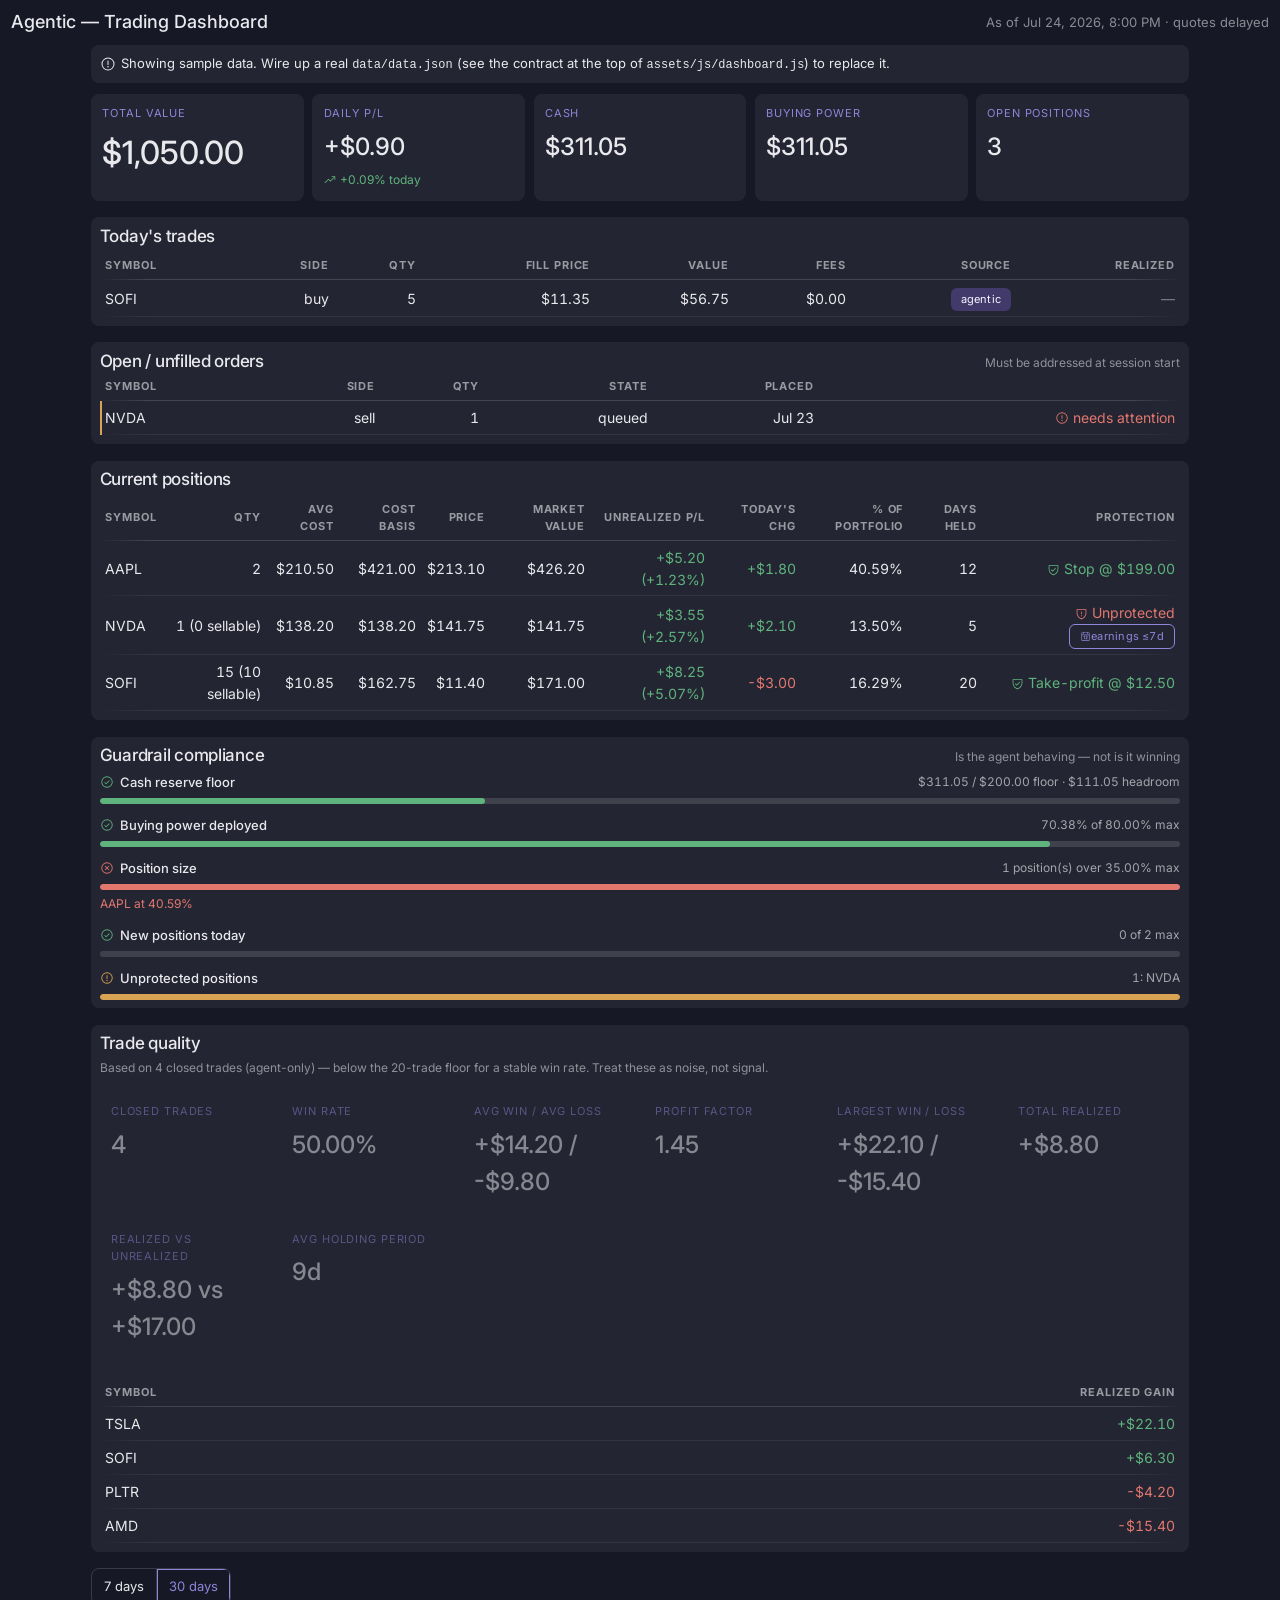
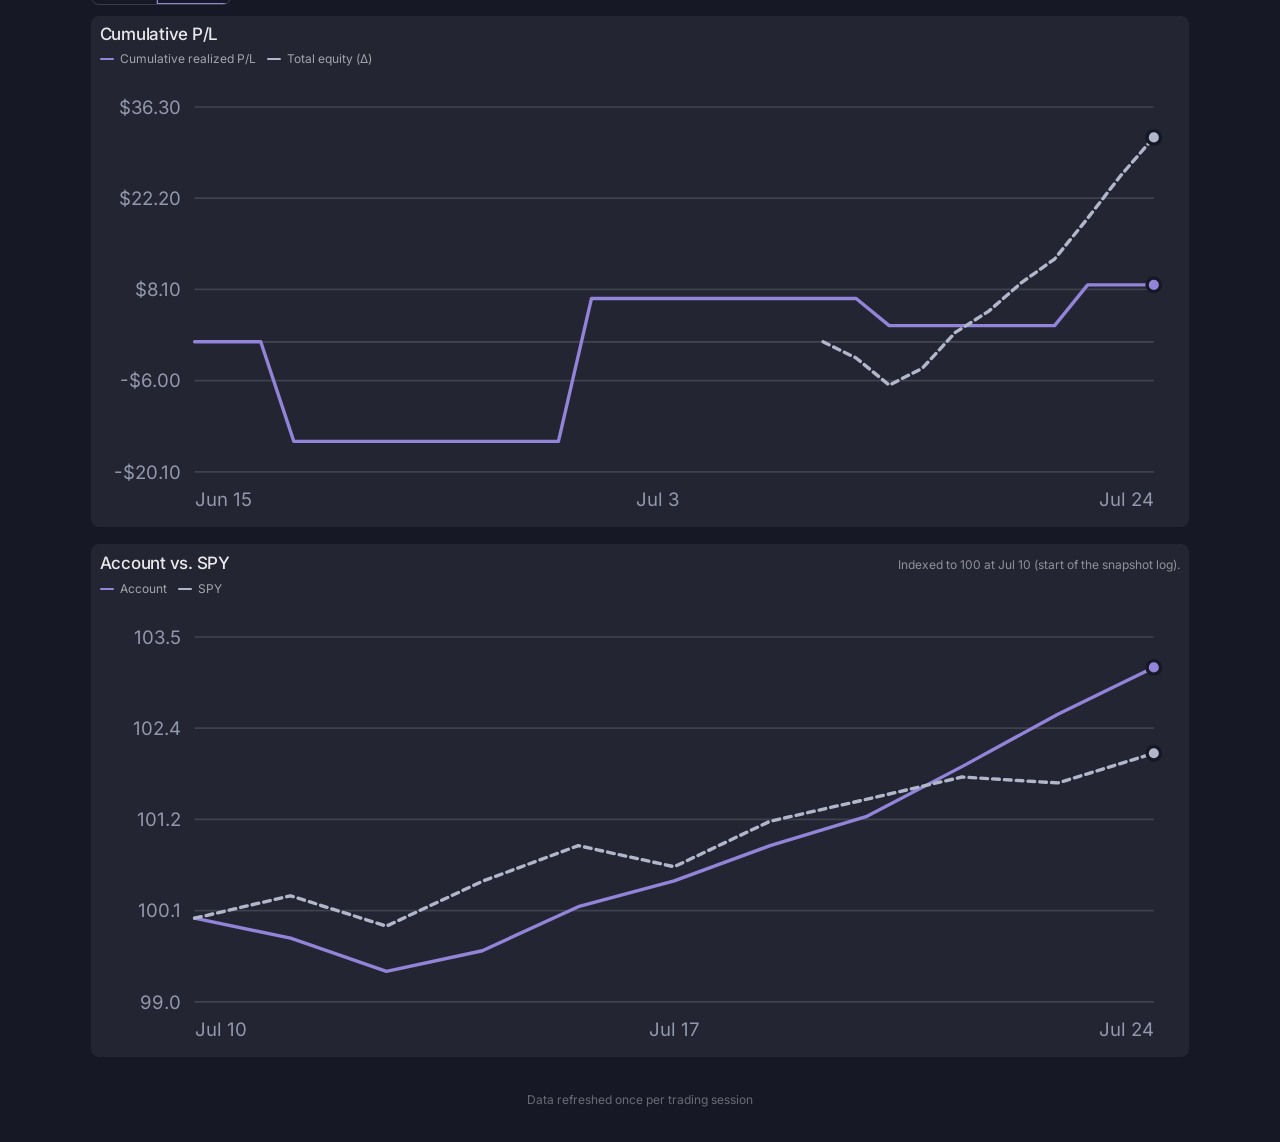
==== docs/index.html @ 3a5d3a3e "Fixed folder structure" ====
<!DOCTYPE html>
<html lang="en">
<head>
<meta charset="UTF-8" />
<meta name="viewport" content="width=device-width, initial-scale=1" />
<title>Trading Dashboard — Agentic</title>
<link rel="stylesheet" href="assets/css/nocturne.css" />
<link rel="stylesheet" href="assets/css/dashboard.css" />
</head>
<body>

<nav class="nav">
  <span class="nav-brand"><span id="account-label">Agentic</span> — Trading Dashboard</span>
  <span class="as-of" id="as-of"></span>
</nav>

<div class="page">

<div class="banner" id="demo-banner" style="display:none;">
  <svg class="icon" width="16" height="16" viewBox="0 0 256 256" fill="currentColor"><path d="M128,24A104,104,0,1,0,232,128,104.11,104.11,0,0,0,128,24Zm0,192a88,88,0,1,1,88-88A88.1,88.1,0,0,1,128,216Zm-8-80V80a8,8,0,0,1,16,0v56a8,8,0,0,1-16,0Zm20,36a12,12,0,1,1-12-12A12,12,0,0,1,140,172Z"/></svg>
  <span>Showing sample data. Wire up a real <code>data/data.json</code> (see the contract at the top of <code>assets/js/dashboard.js</code>) to replace it.</span>
</div>

<div class="banner warn" id="stale-banner" style="display:none;">
  <svg class="icon" width="16" height="16" viewBox="0 0 256 256" fill="currentColor"><path d="M128,24A104,104,0,1,0,232,128,104.11,104.11,0,0,0,128,24Zm0,192a88,88,0,1,1,88-88A88.1,88.1,0,0,1,128,216Zm-8-80V80a8,8,0,0,1,16,0v56a8,8,0,0,1-16,0Zm20,36a12,12,0,1,1-12-12A12,12,0,0,1,140,172Z"/></svg>
  <span id="stale-banner-text"></span>
</div>

<section class="stat-grid" id="stat-grid" aria-label="Account summary"></section>

<!-- Today's trades -->
<section class="card">
  <div class="card-section-header"><h2 class="card-title">Today's trades</h2></div>
  <div class="table-scroll">
    <table class="table">
      <thead>
        <tr>
          <th>Symbol</th><th>Side</th><th>Qty</th><th>Fill price</th><th>Value</th><th>Fees</th><th>Source</th><th>Realized</th>
        </tr>
      </thead>
      <tbody id="trades-body"></tbody>
    </table>
  </div>
</section>

<!-- Open / unfilled orders -->
<section class="card" id="open-orders-section" style="display:none;">
  <div class="card-section-header">
    <h2 class="card-title">Open / unfilled orders</h2>
    <span class="card-note">Must be addressed at session start</span>
  </div>
  <div class="table-scroll">
    <table class="table">
      <thead>
        <tr><th>Symbol</th><th>Side</th><th>Qty</th><th>State</th><th>Placed</th><th></th></tr>
      </thead>
      <tbody id="open-orders-body"></tbody>
    </table>
  </div>
</section>

<!-- Positions -->
<section class="card">
  <div class="card-section-header"><h2 class="card-title">Current positions</h2></div>
  <div class="table-scroll">
    <table class="table">
      <thead>
        <tr>
          <th>Symbol</th><th>Qty</th><th>Avg cost</th><th>Cost basis</th><th>Price</th><th>Market value</th>
          <th>Unrealized P/L</th><th>Today's chg</th><th>% of portfolio</th><th>Days held</th><th>Protection</th>
        </tr>
      </thead>
      <tbody id="positions-body"></tbody>
    </table>
  </div>
</section>

<!-- Guardrail compliance -->
<section class="card">
  <div class="card-section-header">
    <h2 class="card-title">Guardrail compliance</h2>
    <span class="card-note">Is the agent behaving — not is it winning</span>
  </div>
  <div class="guardrail-list" id="guardrail-list"></div>
</section>

<!-- Trade quality -->
<section class="card">
  <div class="card-section-header"><h2 class="card-title">Trade quality</h2></div>
  <p class="sample-size-note" id="trade-quality-note"></p>
  <div class="stat-grid" id="trade-quality-grid"></div>
  <div class="table-scroll">
    <table class="table">
      <thead><tr><th>Symbol</th><th>Realized gain</th></tr></thead>
      <tbody id="per-symbol-body"></tbody>
    </table>
  </div>
</section>

<!-- Charts -->
<div class="chart-filters">
  <div class="seg" role="radiogroup" aria-label="Chart range" id="chart-range-filter">
    <label class="seg-opt"><input type="radio" name="range" value="7" /><span>7 days</span></label>
    <label class="seg-opt"><input type="radio" name="range" value="30" checked /><span>30 days</span></label>
  </div>
</div>

<section class="card">
  <div class="card-section-header">
    <h2 class="card-title">Cumulative P/L</h2>
    <span class="card-note" id="chart-a-note"></span>
  </div>
  <div class="chart-legend" id="chart-a-legend"></div>
  <div class="chart-wrap">
    <div id="chart-a-wrap"></div>
  </div>
</section>

<section class="card">
  <div class="card-section-header">
    <h2 class="card-title">Account vs. SPY</h2>
    <span class="card-note" id="chart-b-note"></span>
  </div>
  <div class="chart-legend" id="chart-b-legend"></div>
  <div class="chart-wrap">
    <div id="chart-b-wrap"></div>
  </div>
</section>

<footer class="dash-footer">
  Data refreshed once per trading session
</footer>

</div>

<script src="assets/js/dashboard.js"></script>
</body>
</html>
---- docs/assets/css/nocturne.css ----
/* Nocturne — design-system tokens and component classes. This file is the source of truth for the system's look; retune it here and see readme.md. */
@import url('https://fonts.googleapis.com/css2?family=Inter:wght@400;500;600;700&display=swap');

:root {
  --color-bg: #161826;
  --color-surface: #232532;
  --color-text: #e9e9ed;
  --color-accent: #9184d9; /* review round 7 (Barron): the accent moves to
     the product's blurple — OKLCH hue 289.2, the hue of the app's own Pro
     accent (#9a8fe0, --om-accent-pro) — at the same lightness the steel
     accent held (L 0.660, so the documented ratios survive) and chroma
     in the product blurple's own range (its token sits at C 0.118; the
     accent takes 0.125, from the old steel's 0.030):
     the accent now reads as an accent rather than another neutral. */
  --color-accent-2: #a7a1db; /* the machine-derived stand-in follows: same
     hue, same L 0.734, chroma at the same 2:3 proportion it held */
  --color-divider: color-mix(in srgb, #e9e9ed 16%, transparent);

  /* Tonal ramps — generated in OKLCH on one shared lightness scale, so the
     same step of any role matches the others in visual value. */
  --color-neutral-100: #f3f5fe;
  --color-neutral-200: #e4e7f5;
  --color-neutral-300: #cfd3e5;
  --color-neutral-400: #b2b6ca;
  --color-neutral-500: #9397ab;
  --color-neutral-600: #75798c;
  --color-neutral-700: #595d6c;
  --color-neutral-800: #3f424d;
  --color-neutral-900: #292b31;

  --color-accent-100: #f5f4ff;
  --color-accent-200: #e7e5fe;
  --color-accent-300: #d2cefd;
  --color-accent-400: #b5abfc;
  --color-accent-500: #968ae0;
  --color-accent-600: #796cbf;
  --color-accent-700: #5d5294;
  --color-accent-800: #423a6a;
  --color-accent-900: #2b2741;

  --color-accent-2-100: #f5f4ff;
  --color-accent-2-200: #e7e5fe;
  --color-accent-2-300: #d2cefd;
  --color-accent-2-400: #b5afe8;
  --color-accent-2-500: #9690c9;
  --color-accent-2-600: #7972a9;
  --color-accent-2-700: #5c5783;
  --color-accent-2-800: #423e5d;
  --color-accent-2-900: #2b293a;

  /* Deck section-divider ground — review round 3: saturation as presence.
     Dividers take a saturated deep indigo (hue 277, the neutral ramp's own
     family; C 0.094 — written when the accent held C 0.030, before the
     round-7 blurple raised it past the ground's) with a lighter bloom and
     a ghost tint of the same hue, while the slide grounds stay
     desaturated. Deck-scale fills only — not interface colors. */
  --color-section: #262a60;
  --color-section-glow: #353b80;
  --color-section-ghost: #4c5397;

  --font-heading: "Inter", system-ui, sans-serif;
  --font-heading-weight: 500;
  --font-body: "Inter", system-ui, sans-serif;

  --space-1: 2.8px;
  --space-2: 5.6px;
  --space-3: 8.4px;
  --space-4: 11.2px;
  --space-6: 16.8px;
  --space-8: 22.4px;

  --radius-sm: 4px;
  --radius-md: 8px;
  --radius-lg: 14px;

  /* Elevation — derived from the ground: soft ink-tinted shadows on a
     light theme, a hairline edge + ambient darkness on a dark one. */
  --shadow-sm: 0 0 0 1px #3f424d;
  --shadow-md: 0 0 0 1px #595d6c, 0 6px 18px rgba(0,0,0,0.55);
  --shadow-lg: 0 0 0 1px #9397ab, 0 16px 40px rgba(0,0,0,0.65);
}

body {
  background: var(--color-bg);
  color: var(--color-text);
  font-family: var(--font-body);
}
h1, h2, h3, h4 { font-family: var(--font-heading); font-weight: var(--font-heading-weight); }

.lighten{mix-blend-mode:lighten;background-color:transparent}

/* ══════════════════════════════════════════════════════════════════════════
   Components — built with the tokens above. Plain CSS
   on plain HTML: no JavaScript, no build step. Each class is documented in
   readme.md and demonstrated in foundations/ and components/.
   ══════════════════════════════════════════════════════════════════════ */

*, *::before, *::after { box-sizing: border-box; }
body { margin: 0; font-size: 15px; line-height: 1.55; font-weight: 400; }
h1, h2, h3, h4, h5, h6 {
  font-family: var(--font-heading); font-weight: var(--font-heading-weight);
  line-height: 1.12; letter-spacing: -0.015em; margin: 0 0 var(--space-2);
}
h1 { font-size: 42px; }
h2 { font-size: 32px; }
h3 { font-size: 25px; }
h4 { font-size: 20px; }
h5 { font-size: 16px; }
h6 { font-size: 13px; }
h6 { letter-spacing: 0.08em; text-transform: uppercase; }
p { margin: 0 0 var(--space-3); }
a { color: var(--color-accent); text-underline-offset: 3px; }
img { display: block; max-width: 100%; }
figure { margin: 0; }
figcaption {
  font-size: 11px; margin-top: var(--space-1);
  color: color-mix(in srgb, var(--color-text) 55%, transparent);
}
.text-muted { color: color-mix(in srgb, var(--color-text) 55%, transparent); }
:focus { outline: none; }
:focus-visible { outline: 2px solid var(--color-accent); outline-offset: 2px; }
::selection { background: color-mix(in srgb, var(--color-accent) 30%, transparent); }

/* — rules — */
/* Rules fade to transparent at both ends instead of stopping cleanly — a
   Nocturne signature. The ramp is 48px an end (one deck baseline unit),
   painted from the same divider token. Freestanding rules fade; box
   outlines, in-control separators, and short accent marks stay solid. */
.hr {
  height: 1px; border: 0; margin: var(--space-4) 0;
  background: linear-gradient(to right,
    transparent, var(--color-divider) 48px,
    var(--color-divider) calc(100% - 48px), transparent);
}

/* — buttons — */
.btn {
  display: inline-flex; align-items: center; justify-content: center; gap: 6px;
  cursor: pointer; text-decoration: none;
  font-family: var(--font-heading); font-weight: var(--font-heading-weight);
  font-size: 14px; line-height: 1.2; color: var(--color-text); /* matches the .input's 14px —
     the pair sits side by side in sign-up rows */
  background: transparent; border: 1px solid transparent;
  padding: var(--space-2) calc(var(--space-3) * 1.2);
  border-radius: var(--radius-md);
}
.btn svg { display: block; }
.btn:disabled { opacity: 0.45; cursor: not-allowed; }
.btn-primary { color: var(--color-accent); border-color: var(--color-accent); }
.btn-primary:hover { background: color-mix(in srgb, var(--color-accent) 12%, transparent); }
.btn-primary:active { background: color-mix(in srgb, var(--color-accent) 22%, transparent); }
.btn-secondary { border-color: var(--color-divider); }
.btn-secondary:hover { background: color-mix(in srgb, var(--color-text) 7%, transparent); }
.btn-secondary:active { background: color-mix(in srgb, var(--color-text) 14%, transparent); }
.btn-ghost { color: var(--color-accent); padding-inline: var(--space-1); }
.btn-ghost:hover { background: color-mix(in srgb, var(--color-accent) 10%, transparent); }
.btn-ghost:active { background: color-mix(in srgb, var(--color-accent) 18%, transparent); }
.btn-icon { width: 36px; height: 36px; padding: 0; }
.btn-block { width: 100%; margin-top: var(--space-2); }

/* — forms — */
.field > label {
  display: block; font-size: 12px; margin-bottom: 5px;
  color: color-mix(in srgb, var(--color-text) 70%, transparent);
}
.input {
  width: 100%; min-height: 36px; padding: 6px 10px; font: inherit;
  font-size: 14px; color: var(--color-text); caret-color: var(--color-accent);
  background: var(--color-surface);
  border: 1px solid var(--color-divider); border-radius: var(--radius-md);
}
.input:hover { border-color: color-mix(in srgb, var(--color-text) 45%, transparent); }
.input:focus-visible { border-color: var(--color-accent); outline-offset: 0; }
textarea.input { min-height: 90px; resize: vertical; }
.radio { display: inline-flex; align-items: center; gap: 8px; cursor: pointer; font-size: 14px; }
.radio input, .seg-opt input {
  position: absolute; opacity: 0; width: 0; height: 0; pointer-events: none;
}
.radio .dot {
  width: 16px; height: 16px; flex: none; border-radius: 50%;
  border: 1.5px solid var(--color-divider);
}
.radio:hover .dot { border-color: var(--color-accent); }
.radio input:checked + .dot {
  border-color: var(--color-accent); background: var(--color-accent);
  box-shadow: inset 0 0 0 4px var(--color-bg);
}
.radio input:focus-visible + .dot { outline: 2px solid var(--color-accent); outline-offset: 2px; }
.seg {
  display: inline-flex; overflow: hidden;
  border: 1px solid var(--color-divider); border-radius: var(--radius-md);
}
.seg-opt {
  display: inline-flex; align-items: center; gap: 6px;
  padding: 7px 12px; font-size: 13px; cursor: pointer;
}
.seg-opt + .seg-opt { border-left: 1px solid var(--color-divider); }
.seg-opt:has(input:checked) { color: var(--color-accent); box-shadow: inset 0 0 0 1px var(--color-accent); }
.seg-opt:not(:has(input:checked)):hover { background: color-mix(in srgb, var(--color-text) 7%, transparent); }
.seg-opt:has(input:focus-visible) { outline: 2px solid var(--color-accent); outline-offset: -2px; }

/* — cards — */
.card {
  display: flex; flex-direction: column; gap: var(--space-2);
  padding: var(--space-3); border-radius: var(--radius-md); background: var(--color-surface);
}
.card-kicker { font-size: 10px; letter-spacing: 0.1em; text-transform: uppercase; color: var(--color-accent); }
.card-title {
  font-family: var(--font-heading); font-weight: var(--font-heading-weight);
  font-size: 17px; line-height: 1.2;
}
.card-body { margin: 0; font-size: 13px; opacity: 0.8; flex: 1; }
.card-meta {
  display: flex; align-items: center; gap: 6px; font-size: 11px;
  color: color-mix(in srgb, var(--color-text) 50%, transparent);
}
.elev-sm { box-shadow: var(--shadow-sm); }
.elev-md { box-shadow: var(--shadow-md); }
.elev-lg { box-shadow: var(--shadow-lg); }

/* — tags — */
.tag {
  display: inline-flex; align-items: center; font-size: 11px;
  letter-spacing: 0.02em; padding: 3px 10px;
  border-radius: calc(var(--radius-md) * 0.75);
}
.tag-accent { background: var(--color-accent-800); color: var(--color-accent-100); }
.tag-accent-2 { background: var(--color-accent-2-800); color: var(--color-accent-2-100); }
.tag-neutral { background: var(--color-neutral-800); color: var(--color-neutral-100); }
.tag-outline { border: 1px solid var(--color-accent); color: var(--color-accent); }

/* — navigation — */
.nav {
  display: flex; align-items: center; gap: var(--space-4);
  padding: var(--space-3) var(--space-4);
  border-bottom: none;
}
.nav-brand {
  font-family: var(--font-heading); font-weight: var(--font-heading-weight);
  font-size: 18px; margin-right: auto;
}
.nav a { color: inherit; text-decoration: none; font-size: 14px; }
.nav a:hover, .nav a[aria-current='page'] { color: var(--color-accent); }

/* — tables — */
.table { width: 100%; border-collapse: collapse; font-size: 14px; }
.table th {
  text-align: left; font-size: 11px; letter-spacing: 0.08em; text-transform: uppercase;
  color: color-mix(in srgb, var(--color-text) 60%, transparent);
  padding: var(--space-2); border-bottom: 1px solid transparent; /* keeps layout; the row paints the fading rule */
}
.table td {
  padding: var(--space-2);
  border-bottom: 1px solid transparent;
}
/* Row rules as row-level strips so the end-fade spans the row, not each cell. */
.table thead tr {
  background: linear-gradient(to right,
    transparent, var(--color-divider) 48px,
    var(--color-divider) calc(100% - 48px), transparent) no-repeat bottom / 100% 1px;
}
.table tbody tr {
  background: linear-gradient(to right,
    transparent, color-mix(in srgb, var(--color-text) 8%, transparent) 48px,
    color-mix(in srgb, var(--color-text) 8%, transparent) calc(100% - 48px), transparent) no-repeat bottom / 100% 1px;
}
.table tbody tr:hover {
  /* the hover tint layers over the row rule, which keeps painting */
  background:
    linear-gradient(color-mix(in srgb, var(--color-text) 4%, transparent),
                    color-mix(in srgb, var(--color-text) 4%, transparent)) no-repeat 0 0 / 100% 100%,
    linear-gradient(to right,
      transparent, color-mix(in srgb, var(--color-text) 8%, transparent) 48px,
      color-mix(in srgb, var(--color-text) 8%, transparent) calc(100% - 48px), transparent) no-repeat bottom / 100% 1px;
}

/* — dialog — */
.dialog-backdrop {
  position: fixed; inset: 0; display: grid; place-items: center;
  padding: var(--space-4);
  background: color-mix(in srgb, var(--color-neutral-900) 50%, transparent);
}
.dialog {
  width: min(440px, 100%); display: flex; flex-direction: column; gap: var(--space-3);
  padding: var(--space-4); border-radius: var(--radius-lg);
  background: var(--color-surface); box-shadow: var(--shadow-lg);
}
.dialog-title {
  font-family: var(--font-heading); font-weight: var(--font-heading-weight);
  font-size: 20px;
}
.dialog-body { font-size: 14px; opacity: 0.85; }
.dialog-actions { display: flex; justify-content: flex-end; gap: var(--space-2); margin-top: var(--space-2); }
---- docs/assets/css/dashboard.css ----
/* Trading Dashboard — Agentic Account
   Extension layer on top of ../nocturne.css (the Nocturne design system —
   see that file + the project's readme.md for the token source of truth).
   Only additive classes live here: nothing in this file hard-codes a
   Nocturne role color that nocturne.css already names as a variable.

   Nocturne is a mono scheme (one accent, no semantic red/green/amber).
   A P/L dashboard needs gain/loss/warning at a glance, so three status
   colors are added below, derived at the same lightness/chroma family as
   the system's own ramps and used the same way the system uses its
   accent: as text, small marks and thin lines — never a flood fill. */

:root {
  --color-gain: #5fb37c;
  --color-loss: #e2776e;
  --color-warn: #d9a354;

  --color-gain-tint: color-mix(in srgb, var(--color-gain) 16%, transparent);
  --color-loss-tint: color-mix(in srgb, var(--color-loss) 16%, transparent);
  --color-warn-tint: color-mix(in srgb, var(--color-warn) 16%, transparent);

  /* the second chart voice — a neutral line beside the accent line, so a
     two-series chart still reads as "your account" vs "everything else"
     rather than introducing a hue the system doesn't have. */
  --color-chart-compare: var(--color-neutral-400);
}

body { background: var(--color-bg); }

.page {
  max-width: 1120px;
  margin: 0 auto;
  padding: 0 var(--space-4) var(--space-8);
}

.icon { display: inline-block; vertical-align: -2px; flex: none; }

.as-of { font-size: 13px; color: color-mix(in srgb, var(--color-text) 55%, transparent); }

.banner {
  display: flex; align-items: center; gap: var(--space-2);
  background: var(--color-surface);
  border-radius: var(--radius-md);
  padding: var(--space-3);
  font-size: 13px;
  margin: 0 0 var(--space-4);
}
.banner.warn { color: var(--color-warn); }
.banner code {
  font-family: ui-monospace, "SF Mono", Menlo, monospace;
  font-size: 0.92em;
  color: var(--color-text);
}

/* ---------- Stat tiles ---------- */

.stat-grid {
  display: grid;
  grid-template-columns: repeat(auto-fit, minmax(150px, 1fr));
  gap: var(--space-3);
  margin: 0 0 var(--space-6);
}

.stat-tile {
  background: var(--color-surface);
  border-radius: var(--radius-md);
  padding: var(--space-4);
}

.stat-tile .label { font-size: 11px; letter-spacing: 0.08em; text-transform: uppercase; color: var(--color-accent); margin-bottom: var(--space-2); }

.stat-tile .value {
  font-family: var(--font-heading);
  font-weight: var(--font-heading-weight);
  font-size: 24px;
}

.stat-tile.hero .value { font-size: 32px; }

.stat-tile .delta {
  display: flex; align-items: center; gap: 4px;
  font-size: 12px;
  margin-top: var(--space-2);
}

.gain { color: var(--color-gain); }
.loss { color: var(--color-loss); }
.warn-text { color: var(--color-warn); }
.null-val { color: color-mix(in srgb, var(--color-text) 45%, transparent); }

/* ---------- Section cards ---------- */

section.card { margin: 0 0 var(--space-6); }

.card-section-header {
  display: flex; align-items: baseline; justify-content: space-between; gap: var(--space-3);
  flex-wrap: wrap;
}

.card-section-header .card-title { margin: 0; }

.card-note { font-size: 12px; color: color-mix(in srgb, var(--color-text) 55%, transparent); }

.table-scroll { overflow-x: auto; }

.table td { font-variant-numeric: tabular-nums; }
.table th:not(:first-child), .table td:not(:first-child) { text-align: right; }

.empty-state { text-align: center; padding: var(--space-4); color: color-mix(in srgb, var(--color-text) 50%, transparent); font-size: 13px; }

tr.stale-row { box-shadow: inset 2px 0 0 var(--color-warn); }

/* ---------- Guardrail meters ---------- */

.guardrail-list { display: flex; flex-direction: column; gap: var(--space-4); }

.guardrail-row .g-top {
  display: flex; align-items: center; justify-content: space-between; gap: var(--space-2);
  font-size: 13px; margin-bottom: var(--space-2);
}

.guardrail-row .g-label { display: flex; align-items: center; gap: 6px; font-weight: 500; }

.guardrail-row .g-value { color: color-mix(in srgb, var(--color-text) 65%, transparent); font-variant-numeric: tabular-nums; font-size: 12px; }

.meter-track {
  height: 6px;
  border-radius: 999px;
  background: var(--color-neutral-800);
  overflow: hidden;
}

.meter-fill { height: 100%; border-radius: 999px; background: var(--color-gain); }
.meter-fill.warn { background: var(--color-warn); }
.meter-fill.loss { background: var(--color-loss); }

.flag-list { margin-top: var(--space-2); font-size: 12px; color: var(--color-loss); }

/* ---------- Charts ---------- */

.chart-filters { margin: 0 0 var(--space-4); }

.chart-legend {
  display: flex; gap: var(--space-4); font-size: 12px;
  color: color-mix(in srgb, var(--color-text) 65%, transparent);
  margin-bottom: var(--space-2); flex-wrap: wrap;
}
.chart-legend .key { display: inline-flex; align-items: center; gap: 6px; }
.chart-legend .swatch { width: 14px; height: 2px; border-radius: 2px; }

.chart-wrap { position: relative; }
.chart-wrap svg { width: 100%; height: auto; display: block; overflow: visible; }

.chart-tooltip {
  position: absolute; pointer-events: none;
  background: var(--color-neutral-900);
  border-radius: var(--radius-sm);
  box-shadow: var(--shadow-md);
  padding: var(--space-3);
  font-size: 12px;
  min-width: 150px;
  opacity: 0;
  transition: opacity 0.08s ease;
  z-index: 5;
}
.chart-tooltip.visible { opacity: 1; }
.chart-tooltip .tt-date { color: color-mix(in srgb, var(--color-text) 55%, transparent); margin-bottom: var(--space-2); }
.chart-tooltip .tt-row { display: flex; justify-content: space-between; gap: 12px; }
.chart-tooltip .tt-row .tt-name { display: flex; align-items: center; gap: 6px; color: color-mix(in srgb, var(--color-text) 70%, transparent); }
.chart-tooltip .tt-row .tt-key { width: 10px; height: 2px; display: inline-block; }
.chart-tooltip .tt-row .tt-value { font-weight: 600; font-variant-numeric: tabular-nums; }

.freshness-note { font-size: 12px; color: color-mix(in srgb, var(--color-text) 50%, transparent); margin-top: var(--space-3); }
.freshness-note.stale { color: var(--color-warn); }

.sample-size-note { font-size: 12px; color: color-mix(in srgb, var(--color-text) 55%, transparent); margin: 0 0 var(--space-3); }

[data-grey-below-sample="true"] { opacity: 0.5; }

footer.dash-footer {
  text-align: center; font-size: 12px;
  color: color-mix(in srgb, var(--color-text) 40%, transparent);
  padding: var(--space-6) 0 var(--space-4);
}

@media (max-width: 640px) {
  .table th, .table td { padding: var(--space-1) var(--space-2); font-size: 12px; }
}
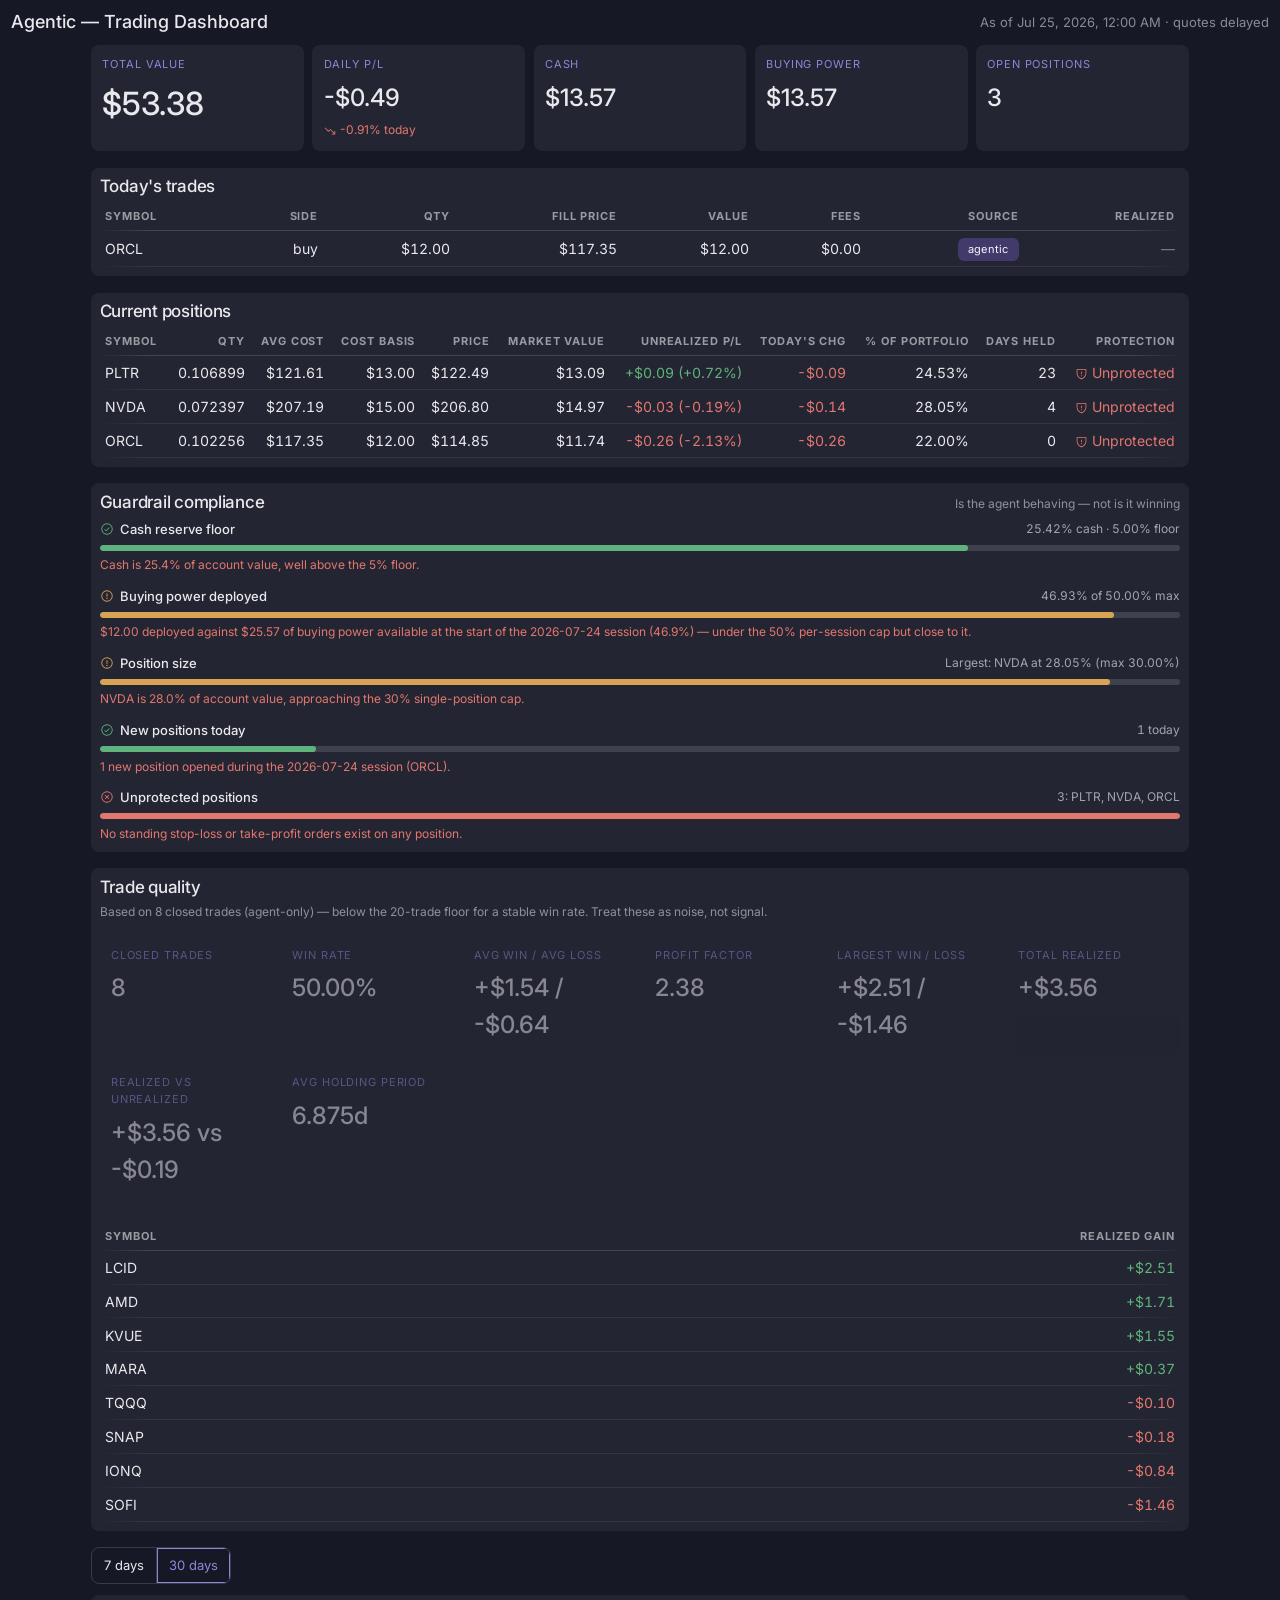
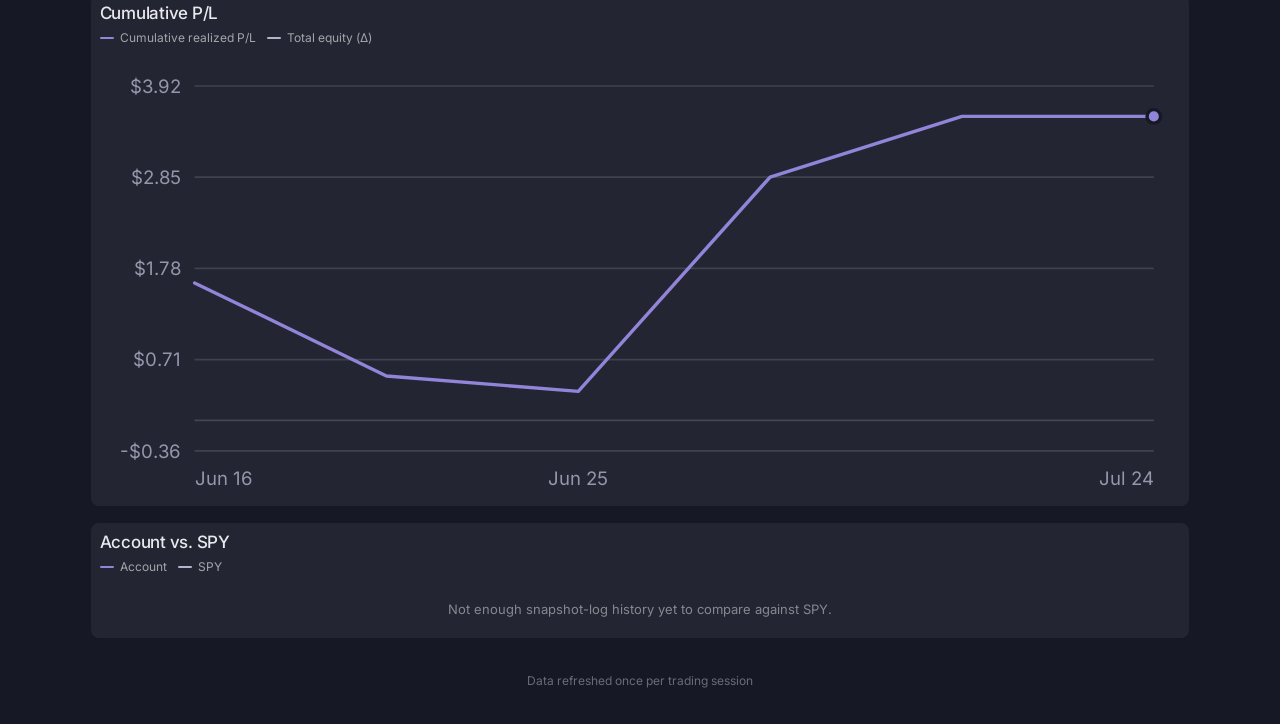
==== commit 562a3013: "Update sample data reference in index.html" ====
--- a/docs/index.html
+++ b/docs/index.html
@@ -18,7 +18,7 @@
 
 <div class="banner" id="demo-banner" style="display:none;">
   <svg class="icon" width="16" height="16" viewBox="0 0 256 256" fill="currentColor"><path d="M128,24A104,104,0,1,0,232,128,104.11,104.11,0,0,0,128,24Zm0,192a88,88,0,1,1,88-88A88.1,88.1,0,0,1,128,216Zm-8-80V80a8,8,0,0,1,16,0v56a8,8,0,0,1-16,0Zm20,36a12,12,0,1,1-12-12A12,12,0,0,1,140,172Z"/></svg>
-  <span>Showing sample data. Wire up a real <code>data/data.json</code> (see the contract at the top of <code>assets/js/dashboard.js</code>) to replace it.</span>
+  <span>Showing sample data. Wire up a real <code>data/schema_example.json</code> (see the contract at the top of <code>assets/js/dashboard.js</code>) to replace it.</span>
 </div>
 
 <div class="banner warn" id="stale-banner" style="display:none;">
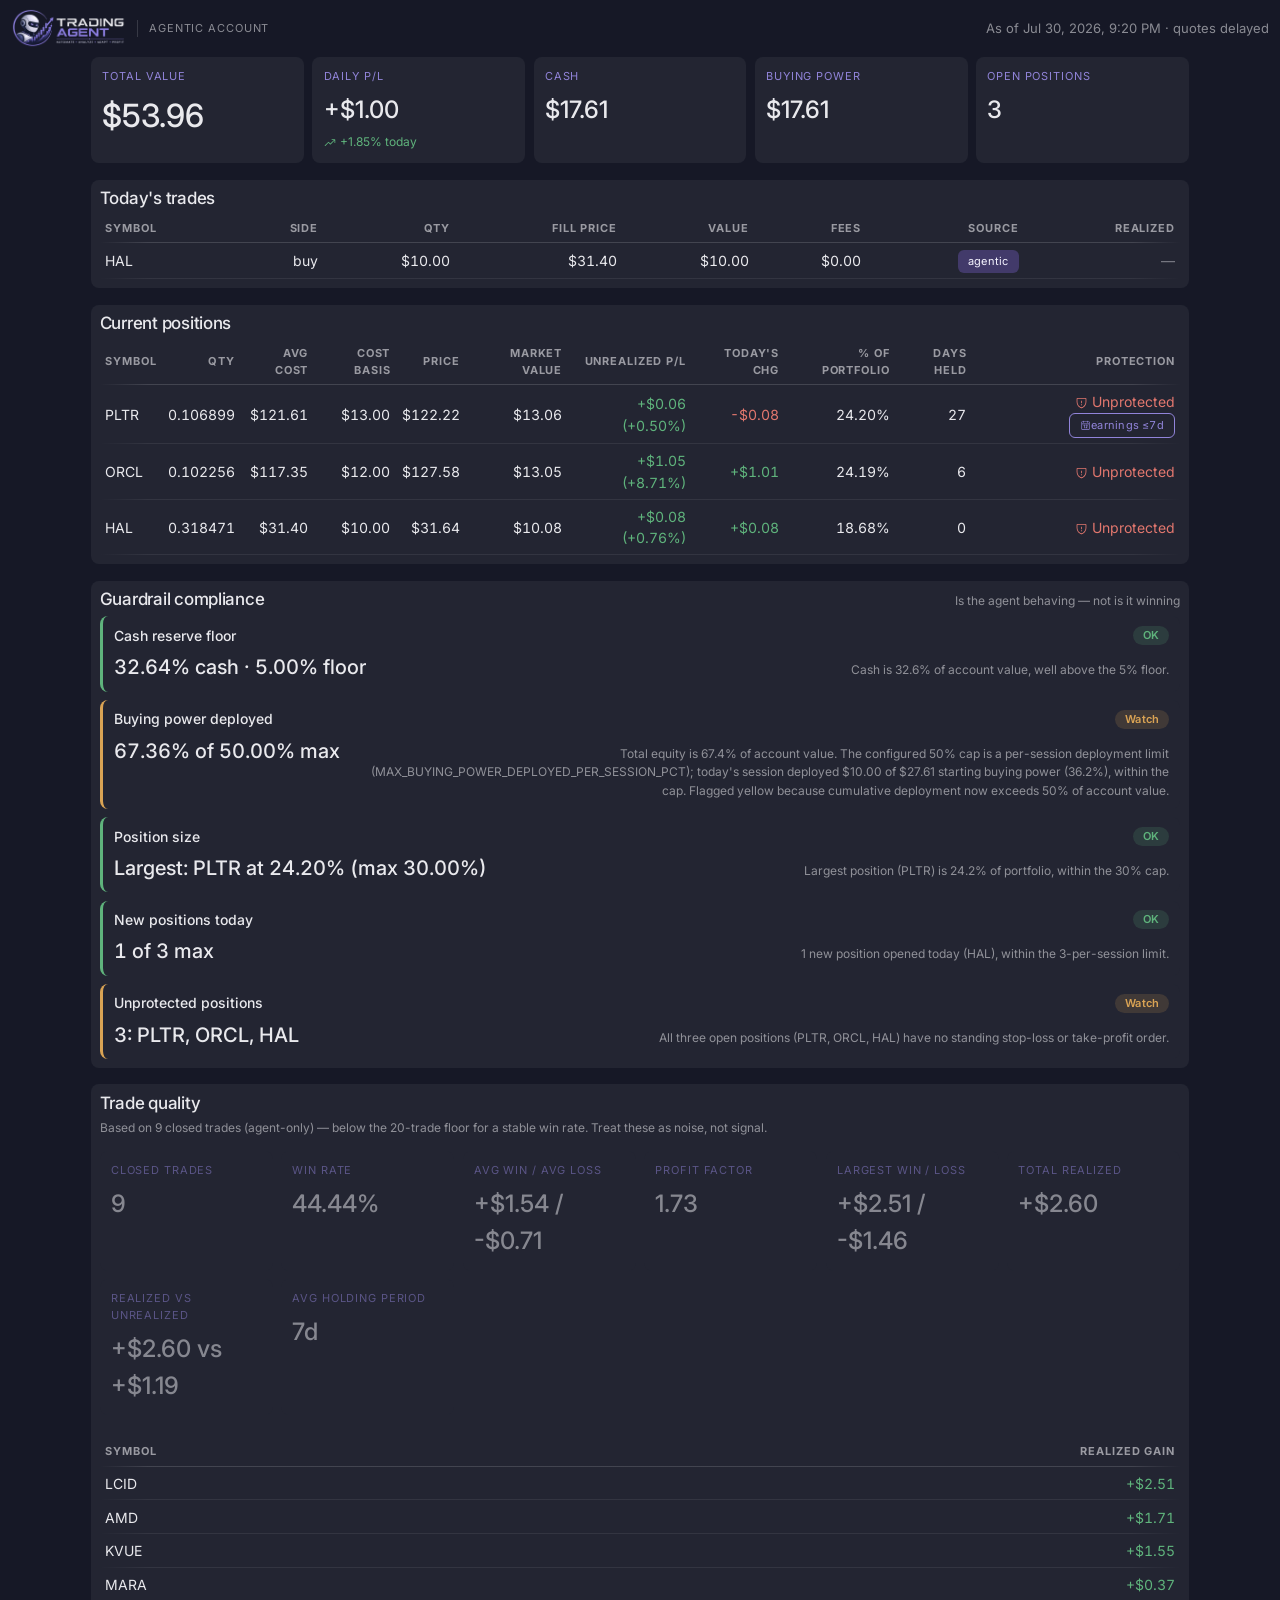
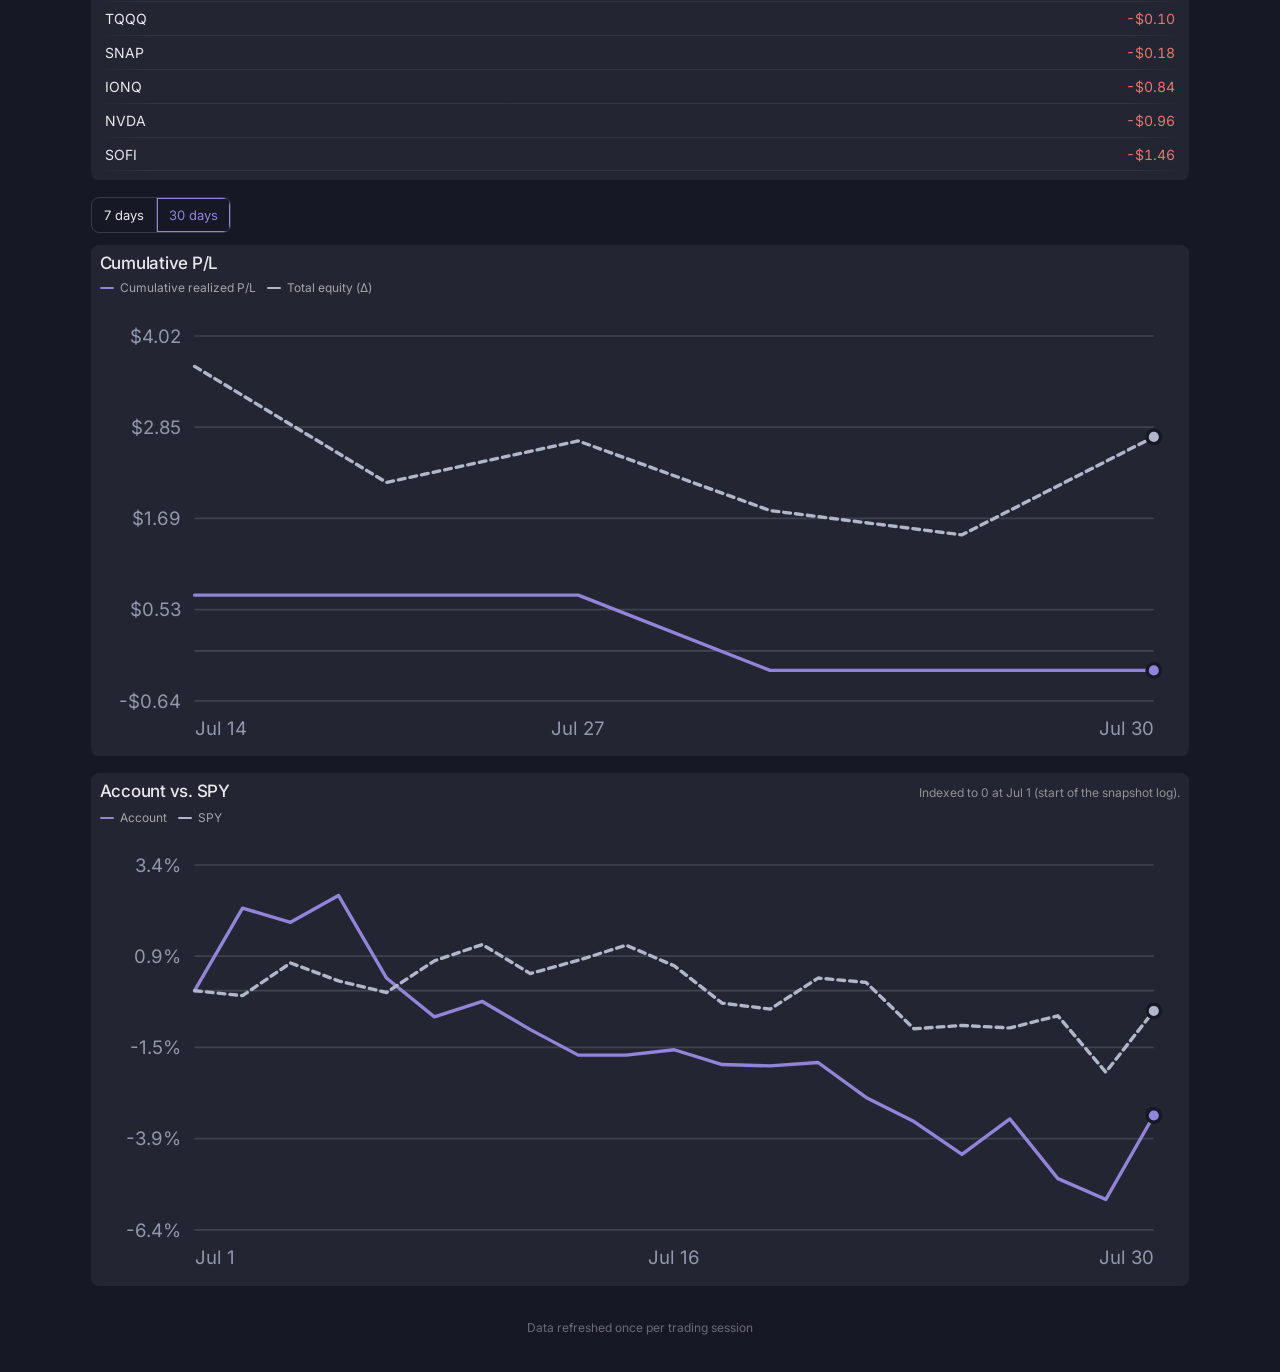
==== commit 08f58b18: "Add Trading Agent logo to dashboard nav Replaces the "Agentic — Trading Dashboard" text brand with t" ====
--- a/docs/index.html
+++ b/docs/index.html
@@ -10,7 +10,9 @@
 <body>
 
 <nav class="nav">
-  <span class="nav-brand"><span id="account-label">Agentic</span> — Trading Dashboard</span>
+  <img class="nav-logo" src="assets/images/AgenticDashboardLogo.png"
+       alt="Trading Agent" width="481" height="168" />
+  <span class="nav-account"><span id="account-label">Agentic</span> account</span>
   <span class="as-of" id="as-of"></span>
 </nav>
 
@@ -18,7 +20,7 @@
 
 <div class="banner" id="demo-banner" style="display:none;">
   <svg class="icon" width="16" height="16" viewBox="0 0 256 256" fill="currentColor"><path d="M128,24A104,104,0,1,0,232,128,104.11,104.11,0,0,0,128,24Zm0,192a88,88,0,1,1,88-88A88.1,88.1,0,0,1,128,216Zm-8-80V80a8,8,0,0,1,16,0v56a8,8,0,0,1-16,0Zm20,36a12,12,0,1,1-12-12A12,12,0,0,1,140,172Z"/></svg>
-  <span>Showing sample data. Wire up a real <code>data/schema_example.json</code> (see the contract at the top of <code>assets/js/dashboard.js</code>) to replace it.</span>
+  <span>Showing sample data. Wire up a real <code>data/data.json</code> (see the contract at the top of <code>assets/js/dashboard.js</code>) to replace it.</span>
 </div>
 
 <div class="banner warn" id="stale-banner" style="display:none;">
--- a/docs/assets/css/dashboard.css
+++ b/docs/assets/css/dashboard.css
@@ -34,6 +34,29 @@
 }
 
 .icon { display: inline-block; vertical-align: -2px; flex: none; }
+
+/* ---------- Nav brand ----------
+   The logo carries the product name, so the nav's remaining job is to say
+   *which* account is on screen. The logo art is authored for this dark
+   ground (its wordmark is painted at --color-text); it has no light-mode
+   variant, and Nocturne has no light mode to need one. */
+
+.nav-logo {
+  height: 40px;
+  width: auto;
+  flex: none;
+}
+
+.nav-account {
+  margin-right: auto; /* holds .as-of against the right edge */
+  font-family: var(--font-heading);
+  font-size: 11px;
+  letter-spacing: 0.08em;
+  text-transform: uppercase;
+  color: color-mix(in srgb, var(--color-text) 55%, transparent);
+  padding-left: var(--space-4);
+  border-left: 1px solid var(--color-divider);
+}
 
 .as-of { font-size: 13px; color: color-mix(in srgb, var(--color-text) 55%, transparent); }
 
@@ -110,31 +133,63 @@
 
 tr.stale-row { box-shadow: inset 2px 0 0 var(--color-warn); }
 
-/* ---------- Guardrail meters ---------- */
-
-.guardrail-list { display: flex; flex-direction: column; gap: var(--space-4); }
+/* ---------- Guardrail cards ---------- */
+
+.guardrail-list { display: flex; flex-direction: column; gap: var(--space-3); }
+
+.guardrail-row {
+  display: flex;
+  flex-direction: column;
+  gap: var(--space-2);
+  padding: var(--space-3) var(--space-4);
+  border-radius: var(--radius-md);
+  background: var(--color-surface);
+  border-left: 3px solid var(--color-neutral-600);
+}
+.guardrail-row.status-green { border-left-color: var(--color-gain); }
+.guardrail-row.status-warning { border-left-color: var(--color-warn); }
+.guardrail-row.status-critical { border-left-color: var(--color-loss); background: var(--color-loss-tint); }
 
 .guardrail-row .g-top {
   display: flex; align-items: center; justify-content: space-between; gap: var(--space-2);
-  font-size: 13px; margin-bottom: var(--space-2);
-}
-
-.guardrail-row .g-label { display: flex; align-items: center; gap: 6px; font-weight: 500; }
-
-.guardrail-row .g-value { color: color-mix(in srgb, var(--color-text) 65%, transparent); font-variant-numeric: tabular-nums; font-size: 12px; }
-
-.meter-track {
-  height: 6px;
+}
+
+.guardrail-row .g-label { font-size: 14px; font-weight: 500; color: var(--color-text); }
+
+.g-badge {
+  font-size: 11px;
+  font-weight: 600;
+  line-height: 1;
+  padding: 4px 10px;
   border-radius: 999px;
-  background: var(--color-neutral-800);
-  overflow: hidden;
-}
-
-.meter-fill { height: 100%; border-radius: 999px; background: var(--color-gain); }
-.meter-fill.warn { background: var(--color-warn); }
-.meter-fill.loss { background: var(--color-loss); }
-
-.flag-list { margin-top: var(--space-2); font-size: 12px; color: var(--color-loss); }
+  letter-spacing: 0.02em;
+  white-space: nowrap;
+}
+.g-badge.green { color: var(--color-gain); background: var(--color-gain-tint); }
+.g-badge.warning { color: var(--color-warn); background: var(--color-warn-tint); }
+.g-badge.critical { color: var(--color-loss); background: var(--color-loss-tint); }
+
+.guardrail-row .g-bottom {
+  display: flex; align-items: baseline; justify-content: space-between; gap: var(--space-3);
+  flex-wrap: wrap;
+}
+
+.guardrail-row .g-value {
+  flex: 0 0 auto;
+  min-width: 0;
+  font-family: var(--font-heading);
+  font-weight: var(--font-heading-weight);
+  font-size: 20px;
+  font-variant-numeric: tabular-nums;
+  overflow-wrap: break-word;
+}
+
+.guardrail-row .g-note {
+  flex: 1 1 240px;
+  font-size: 12px;
+  color: color-mix(in srgb, var(--color-text) 55%, transparent);
+  text-align: right;
+}
 
 /* ---------- Charts ---------- */
 
@@ -185,4 +240,20 @@
 
 @media (max-width: 640px) {
   .table th, .table td { padding: var(--space-1) var(--space-2); font-size: 12px; }
-}
+
+  /* Logo + account on one row, the timestamp on its own, rather than three
+     columns each wrapping to two or three lines. */
+  .nav { flex-wrap: wrap; row-gap: var(--space-2); }
+  .nav-logo { height: 32px; }
+  .nav-account { margin-right: 0; }
+  .as-of { flex-basis: 100%; }
+
+  .guardrail-row .g-bottom {
+    flex-direction: column;
+    align-items: flex-start;
+  }
+  .guardrail-row .g-note {
+    flex: 1 1 auto;
+    text-align: left;
+  }
+}
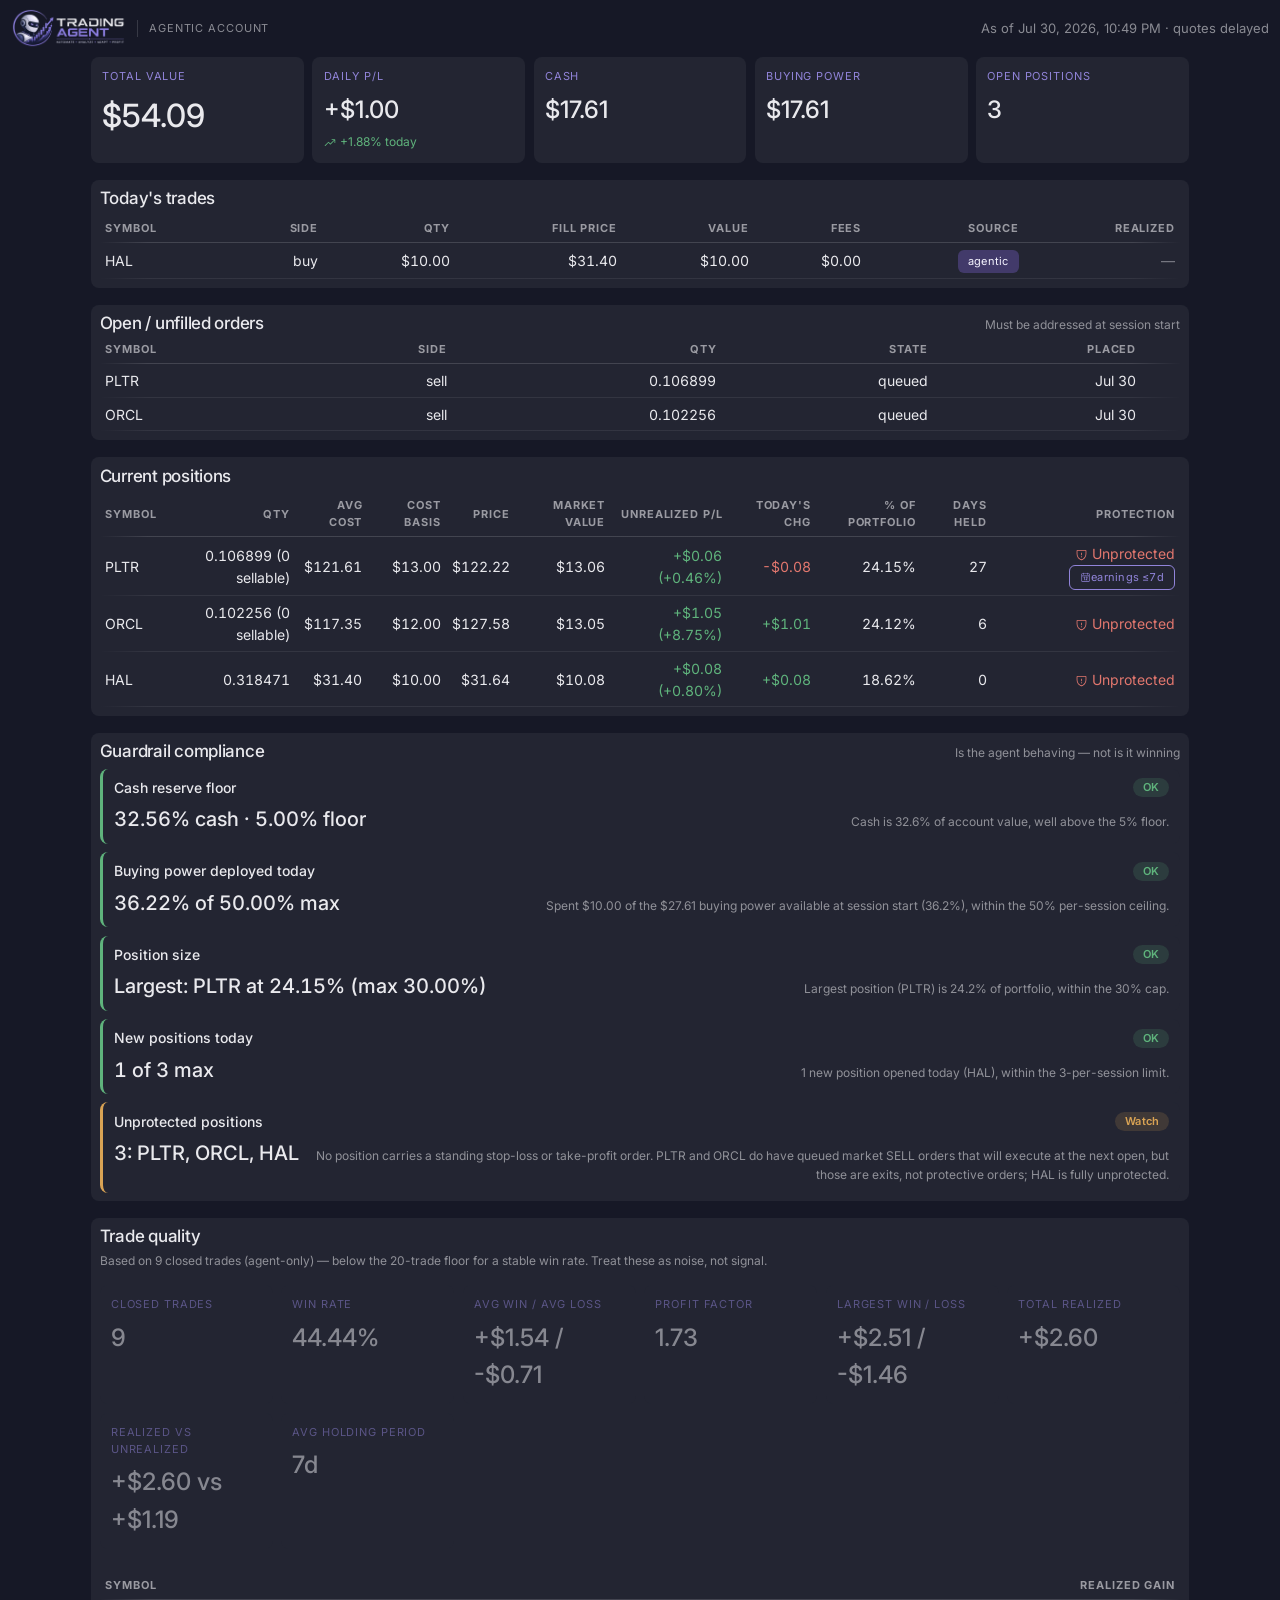
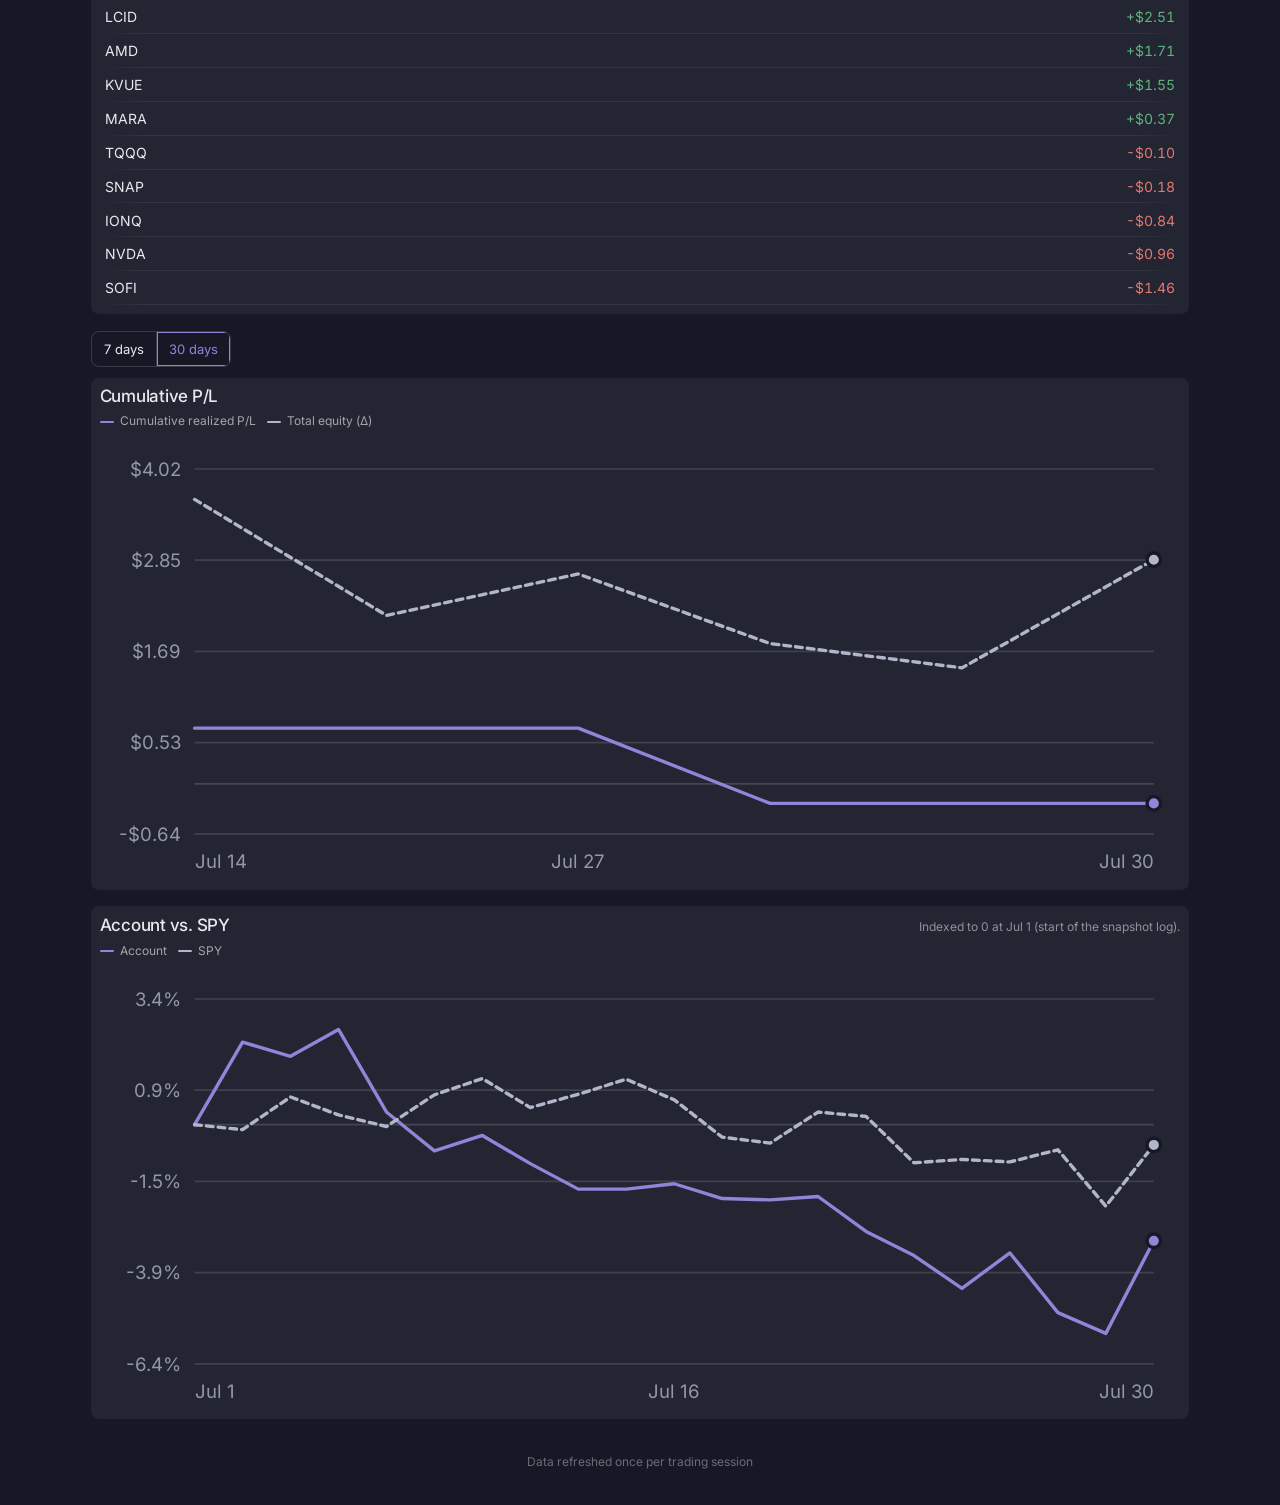
==== commit 1a670af4: "Add dashboard favicon Generate 32/180/192/512px icons from the source logo render and link them from" ====
--- a/docs/index.html
+++ b/docs/index.html
@@ -4,6 +4,10 @@
 <meta charset="UTF-8" />
 <meta name="viewport" content="width=device-width, initial-scale=1" />
 <title>Trading Dashboard — Agentic</title>
+<link rel="icon" type="image/png" sizes="32x32" href="assets/images/favicon-32.png" />
+<link rel="icon" type="image/png" sizes="192x192" href="assets/images/favicon-192.png" />
+<link rel="icon" type="image/png" sizes="512x512" href="assets/images/favicon-512.png" />
+<link rel="apple-touch-icon" sizes="180x180" href="assets/images/favicon-180.png" />
 <link rel="stylesheet" href="assets/css/nocturne.css" />
 <link rel="stylesheet" href="assets/css/dashboard.css" />
 </head>
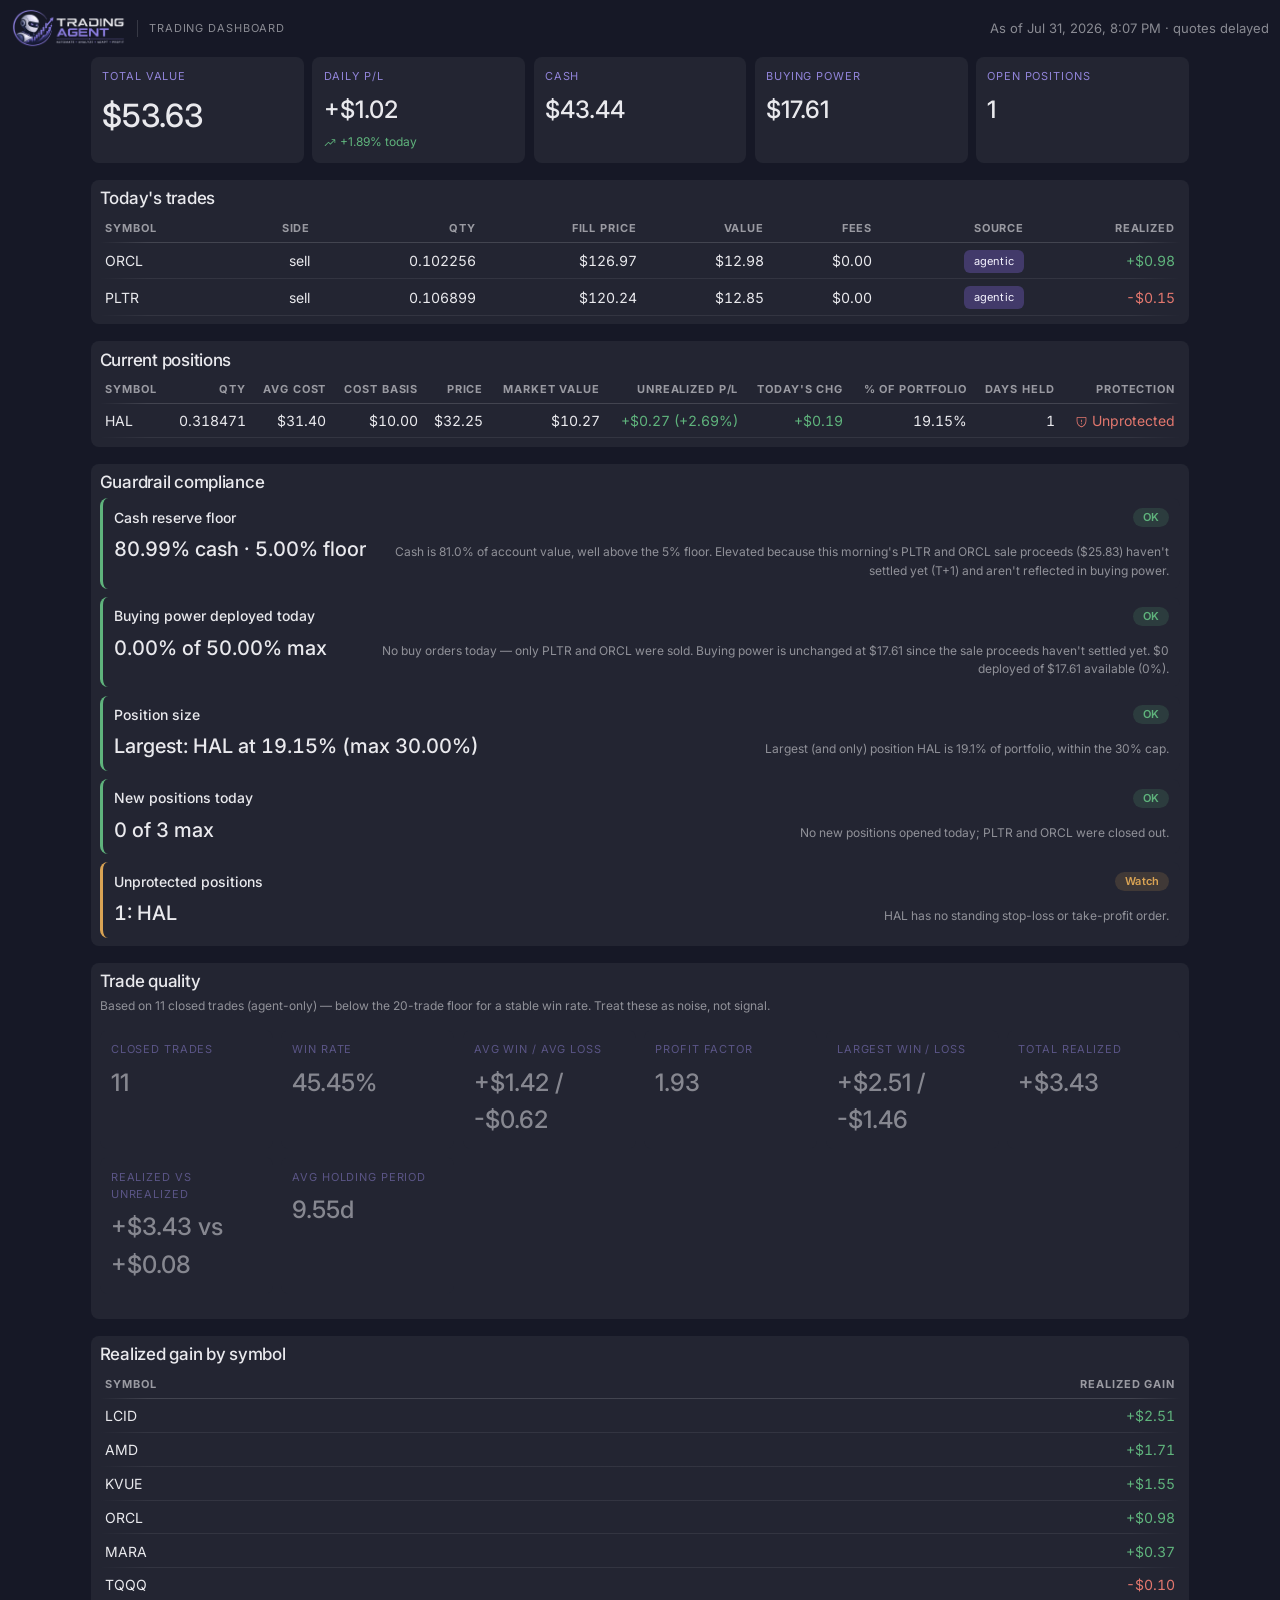
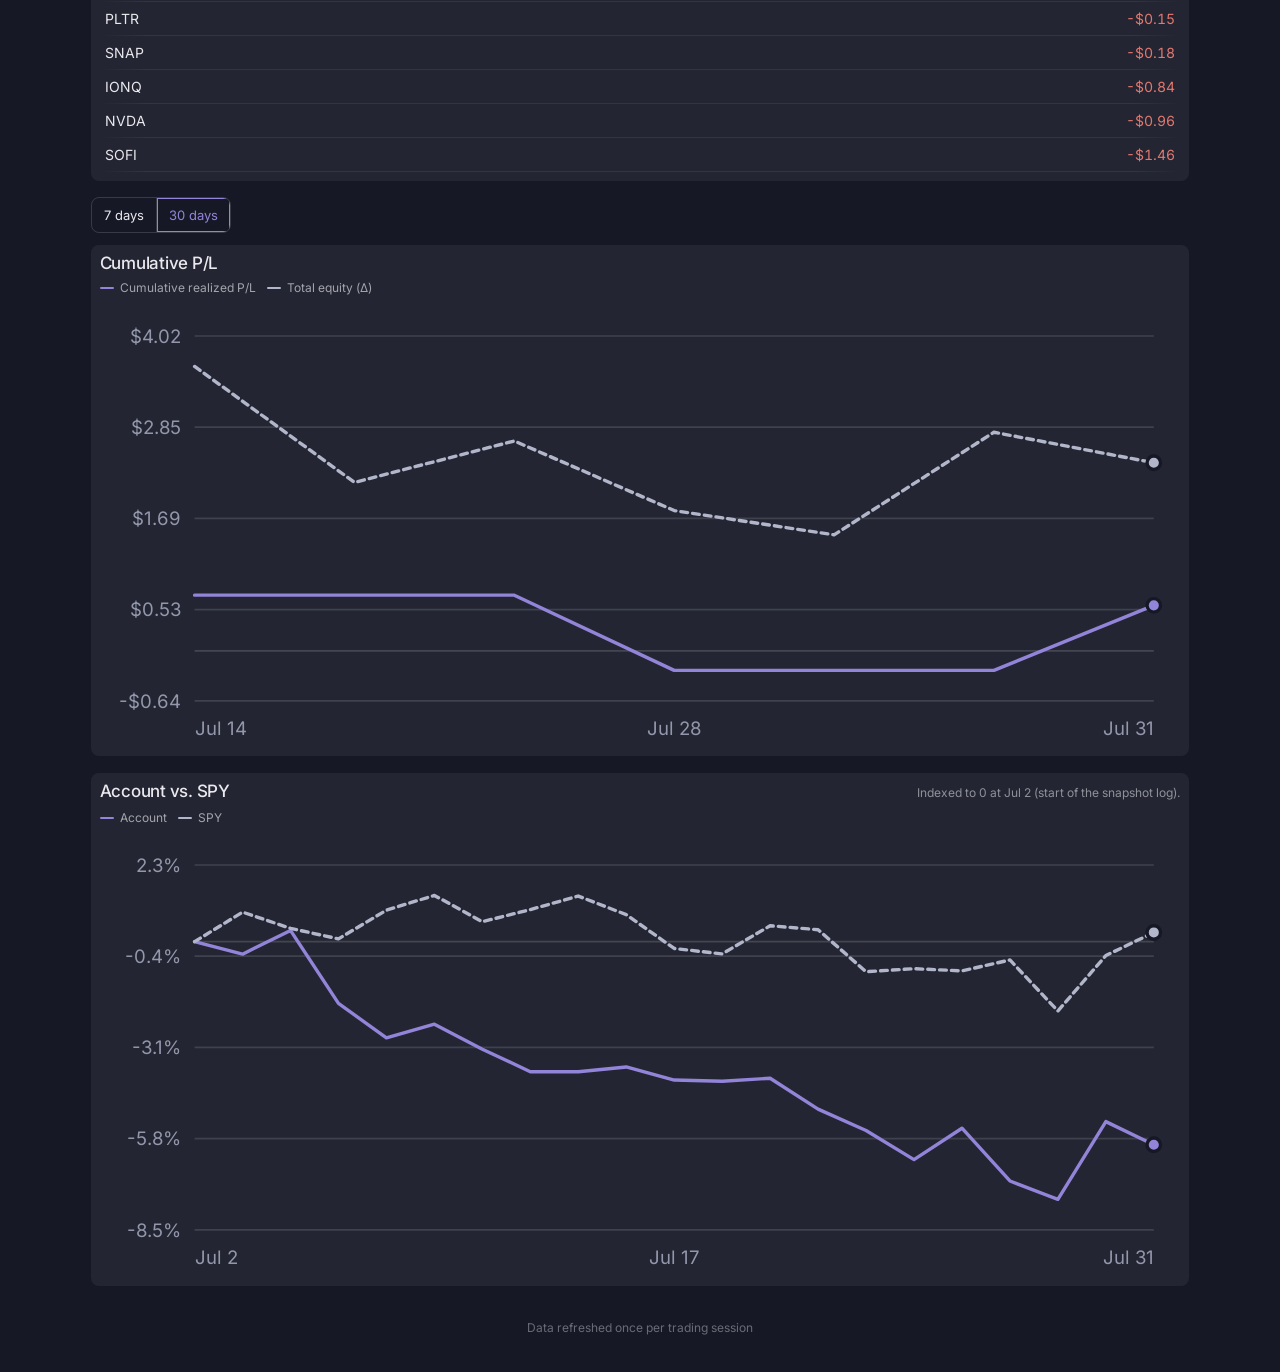
==== commit 0b5fcb79: "UI: rename header, drop guardrail note, split realized-gain table - Change nav header from "Agentic " ====
--- a/docs/index.html
+++ b/docs/index.html
@@ -16,7 +16,7 @@
 <nav class="nav">
   <img class="nav-logo" src="assets/images/AgenticDashboardLogo.png"
        alt="Trading Agent" width="481" height="168" />
-  <span class="nav-account"><span id="account-label">Agentic</span> account</span>
+  <span class="nav-account">Trading Dashboard</span>
   <span class="as-of" id="as-of"></span>
 </nav>
 
@@ -85,7 +85,6 @@
 <section class="card">
   <div class="card-section-header">
     <h2 class="card-title">Guardrail compliance</h2>
-    <span class="card-note">Is the agent behaving — not is it winning</span>
   </div>
   <div class="guardrail-list" id="guardrail-list"></div>
 </section>
@@ -95,6 +94,11 @@
   <div class="card-section-header"><h2 class="card-title">Trade quality</h2></div>
   <p class="sample-size-note" id="trade-quality-note"></p>
   <div class="stat-grid" id="trade-quality-grid"></div>
+</section>
+
+<!-- Realized gain by symbol -->
+<section class="card">
+  <div class="card-section-header"><h2 class="card-title">Realized gain by symbol</h2></div>
   <div class="table-scroll">
     <table class="table">
       <thead><tr><th>Symbol</th><th>Realized gain</th></tr></thead>
